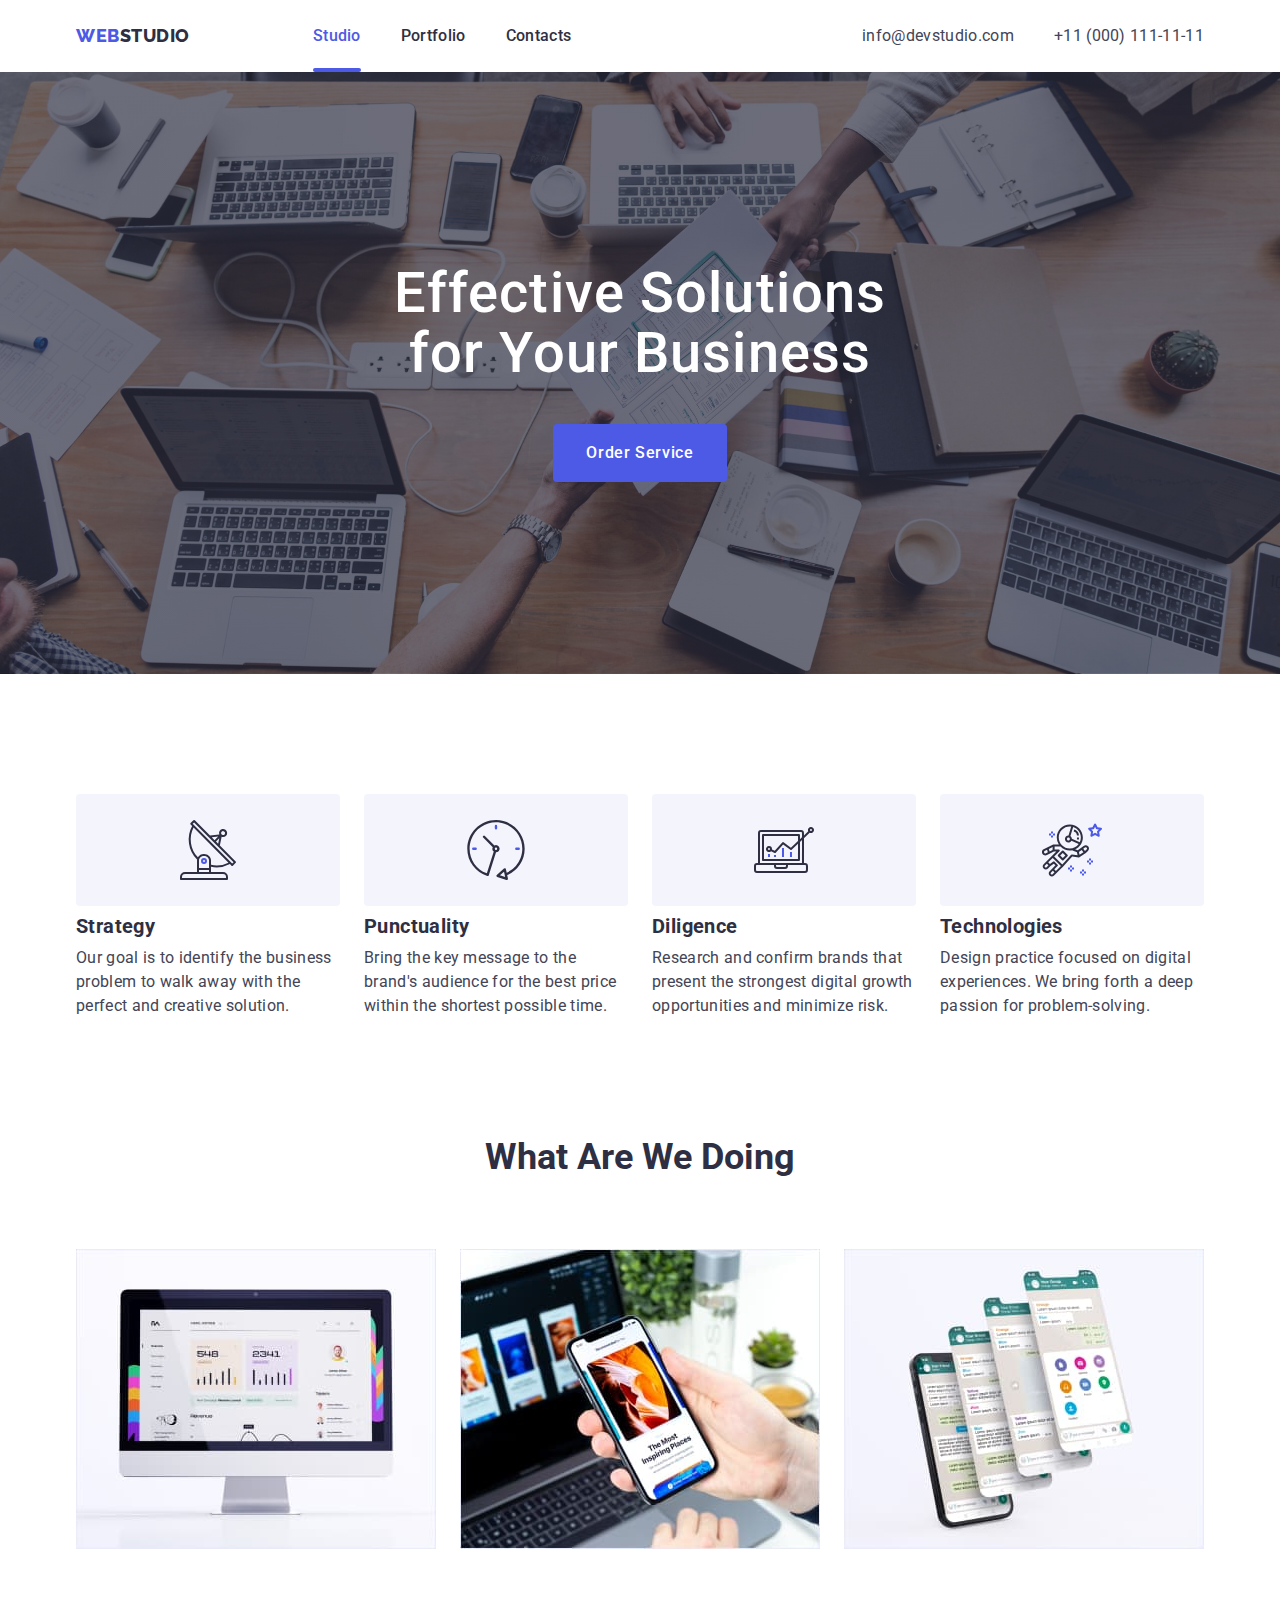
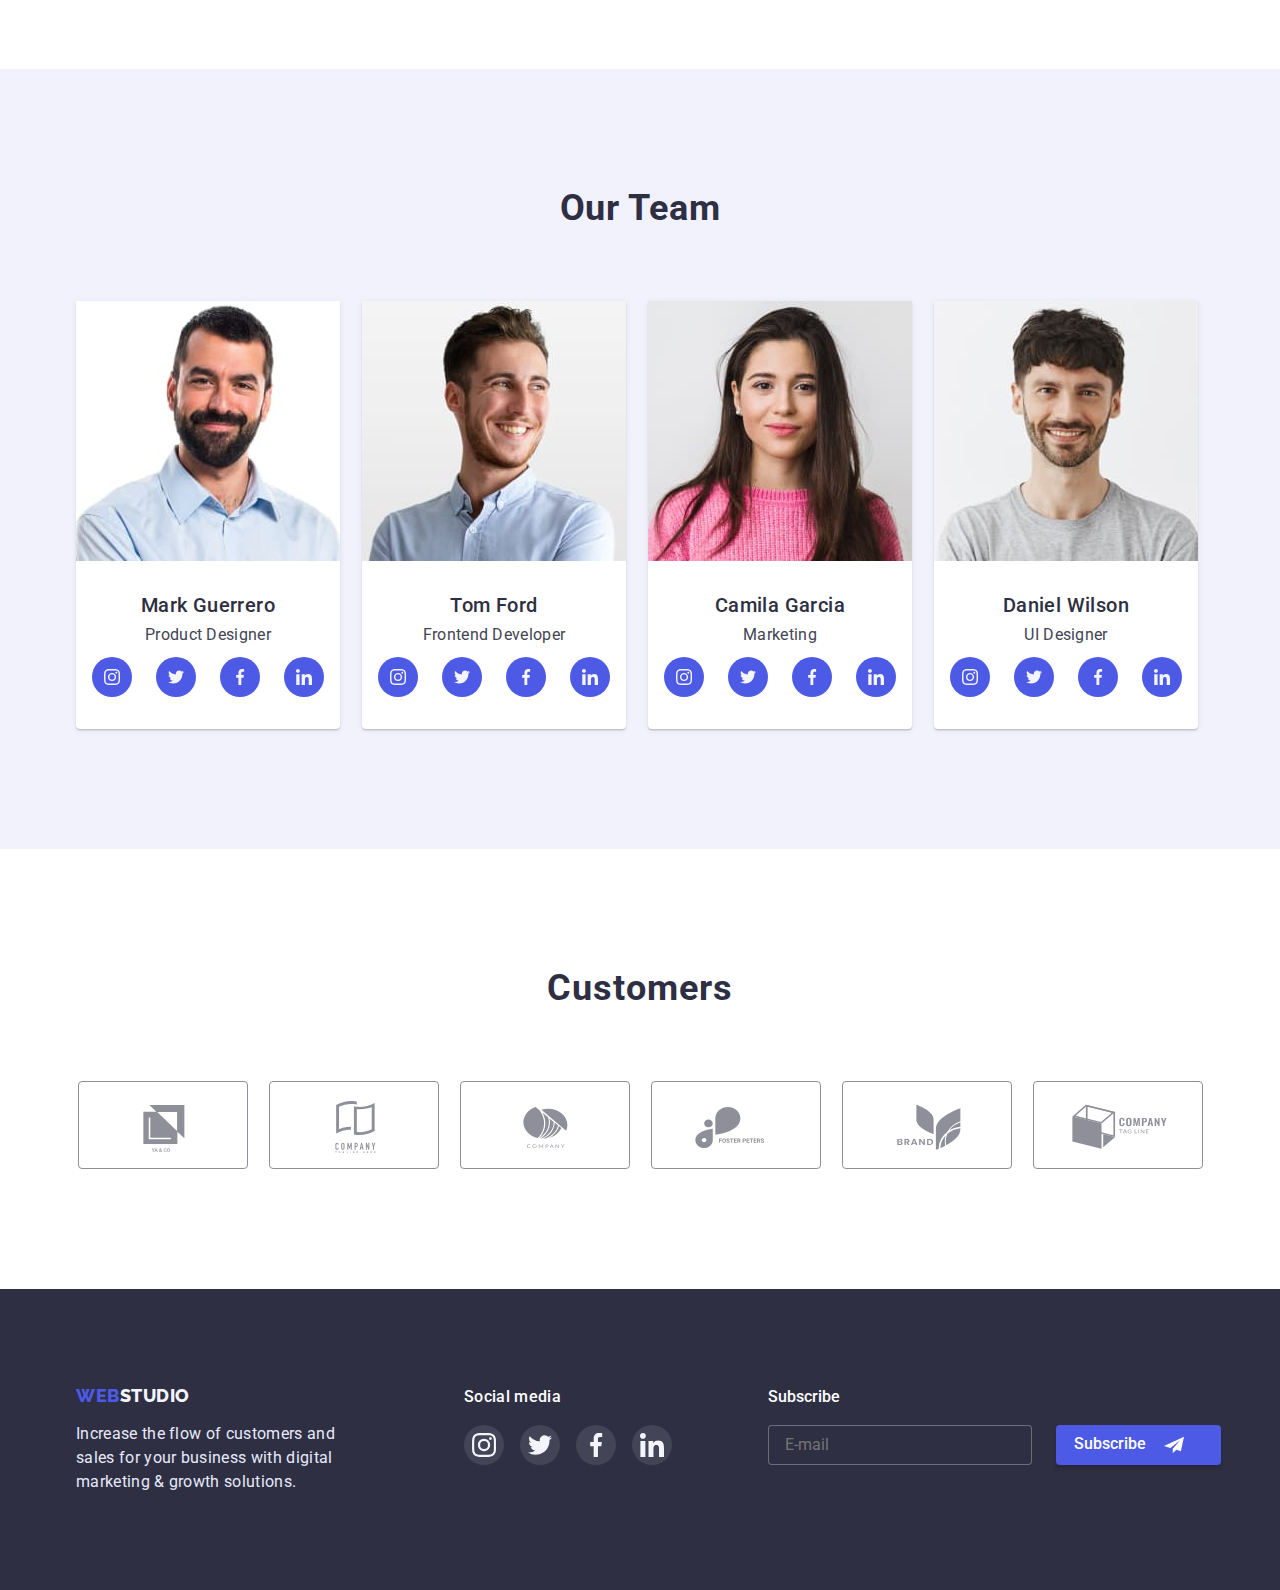
==== index.html @ 3263043e "Updated.html" ====
<!DOCTYPE html>
<html lang="en">
  <head>
    <meta charset="UTF-8" />
    <meta http-equiv="X-UA-Compatible" content="IE=edge" />
    <meta name="viewport" content="width=device-width, initial-scale=1.0" />
    <title>Webstudio</title>
    <link rel="preconnect" href="https://fonts.googleapis.com" />
    <link rel="preconnect" href="https://fonts.gstatic.com" crossorigin />
    <link
      href="https://fonts.googleapis.com/css2?family=Raleway:wght@800&family=Roboto:wght@400;500;700;900&display=swap"
      rel="stylesheet"
    />
    <link
      rel="stylesheet"
      href="https://cdn.jsdelivr.net/npm/modern-normalize@1.1.0/modern-normalize.min.css"
    />
    <link rel="stylesheet" href="./css/styles.css" />
  </head>

  <!-- HEADER -->

  <body>
    <header class="page-header">
      <div class="container page-header-container">
        <nav class="page-nav">
          <a href="" class="logo"><span class="logo-main">Web</span>studio</a>

          <!-- HEADER LIST -->

          <ul class="menu">
            <li class="menu-item">
              <a class="menu-link studio-page" href="./index.html">Studio</a>
            </li>
            <li class="menu-item">
              <a class="menu-link" href="./portfolio.html">Portfolio</a>
            </li>
            <li class="menu-item">
              <a class="menu-link" href="">Contacts</a>
            </li>
          </ul>
        </nav>
        <button type="button" class="mobile-menu-open" data-menu-open>
          <svg class="mobile-menu-open" width="32" height="22">
            <use
              href="./images/mobile/sprite-mobile-menu-btn.svg#burger-icon"
            ></use>
          </svg>
        </button>
        <ul class="page-link header-link">
          <li class="contact-link">
            <a class="email" href="mailto:info@devstudio.com"
              >info@devstudio.com</a
            >
          </li>
          <li class="contact-link phone">
            <a class="phone-number" href="tel:+11(000)111-11-11"
              >+11 (000) 111-11-11</a
            >
          </li>
        </ul>
      </div>
      <div class="mobile-menu" data-menu>
        <div class="container mobile-menu-container">
          <button class="mobile-menu-close" data-menu-close>
            <svg class="mobile-menu-close-icon" width="8" height="8">
              <use
                href="./images/Icon/sprite-modal-btn(1).svg#icon-close-black-18dp-2-1"
              ></use>
            </svg>
          </button>

          <!-- Burger Window -->

          <ul class="mobile-header-list">
            <li class="mobile-menu-item">
              <a class="mobile-menu-link mobile-studio" href="">Studio</a>
            </li>
            <li class="mobile-menu-item">
              <a class="mobile-menu-link" href="">Portfolio</a>
            </li>
            <li class="mobile-menu-item">
              <a class="mobile-menu-link" href="">Contacts</a>
            </li>
          </ul>
          <div class="contact">
            <ul class="contact-list">
              <li class="contact-item">
                <a class="contact-link contact-phone" href="tel:+110001111111"
                  >+11 (000) 111-11-11</a
                >
              </li>
              <li class="contact-item">
                <a
                  class="contact-link contact-email"
                  href="mailto:info@devstudio.com"
                  >info@devstudio.com</a
                >
              </li>
            </ul>
            <ul class="contact-icon-list">
              <li class="contact-icon-item">
                <a class="contact-icon-link" href="">
                  <svg class="contact-svg" width="24" height="24">
                    <use
                      href="./images/Icon/sprite_icons(1).svg#icon-instagram-2"
                    ></use>
                  </svg>
                </a>
              </li>
              <li class="contact-icon-item">
                <a class="contact-icon-link" href="">
                  <svg class="contact-svg" width="24" height="24">
                    <use
                      href="./images/Icon/sprite_icons(1).svg#icon-twitter-1"
                    ></use>
                  </svg>
                </a>
              </li>
              <li class="contact-icon-item">
                <a class="contact-icon-link" href="">
                  <svg class="contact-svg" width="24" height="24">
                    <use
                      href="./images/Icon/sprite_icons(1).svg#icon-facebook-1"
                    ></use>
                  </svg>
                </a>
              </li>
              <li class="contact-icon-item">
                <a class="contact-icon-link" href="">
                  <svg class="contact-svg" width="24" height="24">
                    <use
                      href="./images/Icon/sprite_icons(1).svg#icon-linkedin-1"
                    ></use>
                  </svg>
                </a>
              </li>
            </ul>
          </div>
        </div>
      </div>
    </header>

    <!-- HERO -->

    <main>
      <section class="hero">
        <div class="container hero-container">
          <h1 class="tittle">Effective Solutions for Your Business</h1>
          <button class="main-btn" type="button" data-modal-open>
            Order Service
          </button>
        </div>
      </section>

      <!-- Section 1 -->

      <section class="our-features">
        <div class="container">
          <h2 class="visually-hidden">Our features</h2>
          <ul class="features-list icon-list">
            <li class="list-iteam icon-iteam">
              <div class="icon-main">
                <svg class="svg-main">
                  <use
                    href="./images/Icon/sprite-main(1).svg#icon-antenna-1"
                  ></use>
                </svg>
              </div>
              <h3 class="subtitle">Strategy</h3>
              <p class="description">
                Our goal is to identify the business problem to walk away with
                the perfect and creative solution.
              </p>
            </li>
            <li class="list-iteam">
              <div class="icon-main">
                <svg class="svg-main">
                  <use
                    href="./images/Icon/sprite-main(1).svg#icon-clock-1"
                  ></use>
                </svg>
              </div>
              <h3 class="subtitle">Punctuality</h3>
              <p class="description">
                Bring the key message to the brand's audience for the best price
                within the shortest possible time.
              </p>
            </li>
            <li class="list-iteam">
              <div class="icon-main">
                <svg class="svg-main">
                  <use
                    href="./images/Icon/sprite-main(1).svg#icon-diagram-1"
                  ></use>
                </svg>
              </div>
              <h3 class="subtitle">Diligence</h3>
              <p class="description">
                Research and confirm brands that present the strongest digital
                growth opportunities and minimize risk.
              </p>
            </li>
            <li class="list-iteam">
              <div class="icon-main">
                <svg class="svg-main">
                  <use
                    href="./images/Icon/sprite-main(1).svg#icon-astronaut-1"
                  ></use>
                </svg>
              </div>
              <h3 class="subtitle">Technologies</h3>
              <p class="description">
                Design practice focused on digital experiences. We bring forth a
                deep passion for problem-solving.
              </p>
            </li>
          </ul>
        </div>
      </section>

      <!-- Section 2 -->

      <section class="img-section">
        <div class="container">
          <h2 class="img-title">What Are We Doing</h2>
          <ul class="img-list">
            <li>
              <img
              srcset="./images/Computer.jpg 1x, ./images/Computer@2x.jpg 2x"
              src="./images/description.jpg" 
              alt="computer" 
              width="360" />
            </li>
            <li>
              <img 
              srcset="./images/Devices.jpg 1x, ./images/Devices@2x.jpg 2x"
              src="./images/description2.jpg" 
              alt="phone" 
              width="360" />
            </li>
            <li>
              <img 
              srcset="./images/Phone.jpg 1x, ./images/Phone@2x.jpg 2x"
              src="./images/description1.jpg" 
              alt="devices" 
              width="360" />
            </li>
          </ul>
        </div>
      </section>

      <!-- Section 3 -->

      <section class="team-list-section">
        <div class="container">
          <h2 class="team-presentation employees-title">Our Team</h2>
          <ul class="team-list">
            <li class="employees-card">
              <img
                srcset="./images/mobile-version/Mark Guerrero.jpg 1x, ./images/mobile-version/Mark Guerrero@2x.jpg 2x"
                class="employee-photo"
                src="./images/MarkGuerrero.jpg"
                alt="Our team"
                width="264"
              />
              <div class="emplyees-cards-content-wrapper">
                <h3 class="names">Mark Guerrero</h3>
                <p class="job-title">Product Designer</p>
                <ul class="team-svg-list">
                  <li class="team-svg-item">
                    <a class="team-svg-link" href="">
                      <svg class="svg-icon">
                        <use
                          href="./images/Icon/sprite_icons(1).svg#icon-instagram-2"
                        ></use>
                      </svg>
                    </a>
                  </li>
                  <li class="team-svg-item">
                    <a class="team-svg-link" href="">
                      <svg class="svg-icon">
                        <use
                          href="./images/Icon/sprite_icons(1).svg#icon-twitter-1"
                        ></use>
                      </svg>
                    </a>
                  </li>
                  <li class="team-svg-item">
                    <a class="team-svg-link" href="">
                      <svg class="svg-icon">
                        <use
                          href="./images/Icon/sprite_icons(1).svg#icon-facebook-1"
                        ></use>
                      </svg>
                    </a>
                  </li>
                  <li class="team-svg-item">
                    <a class="team-svg-link" href="">
                      <svg class="svg-icon">
                        <use
                          href="./images/Icon/sprite_icons(1).svg#icon-linkedin-1"
                        ></use>
                      </svg>
                    </a>
                  </li>
                </ul>
              </div>
            </li>
            <li class="employees-card">
              <img
                srcset="./images/mobile-version/Tom Ford.jpg 1x, ./images/mobile-version/Tom Ford@2x.jpg 2x"
                class="employee-photo"
                src="./images/TomFord.jpg"
                alt="Our team"
                width="264"
              />
              <div class="emplyees-cards-content-wrapper">
                <h3 class="names">Tom Ford</h3>
                <p class="job-title">Frontend Developer</p>
                <ul class="team-svg-list list">
                  <li class="team-svg-item">
                    <a class="team-svg-link" href="">
                      <svg class="svg-icon">
                        <use
                          href="./images/Icon/sprite_icons(1).svg#icon-instagram-2"
                        ></use>
                      </svg>
                    </a>
                  </li>
                  <li class="team-svg-item">
                    <a class="team-svg-link" href="">
                      <svg class="svg-icon">
                        <use
                          href="./images/Icon/sprite_icons(1).svg#icon-twitter-1"
                        ></use>
                      </svg>
                    </a>
                  </li>
                  <li class="team-svg-item">
                    <a class="team-svg-link" href="">
                      <svg class="svg-icon">
                        <use
                          href="./images/Icon/sprite_icons(1).svg#icon-facebook-1"
                        ></use>
                      </svg>
                    </a>
                  </li>
                  <li class="team-svg-item">
                    <a class="team-svg-link" href="">
                      <svg class="svg-icon">
                        <use
                          href="./images/Icon/sprite_icons(1).svg#icon-linkedin-1"
                        ></use>
                      </svg>
                    </a>
                  </li>
                </ul>
              </div>
            </li>
            <li class="employees-card">
              <img
                class="employee-photo"
                srcset="./images/mobile-version/Camila Garcia.jpg 1x, ./images/mobile-version/Camila Garcia@2x.jpg 2x"
                src="./images/CamilaGarcia.jpg"
                alt="Our team"
                width="264"
              />
              <div class="emplyees-cards-content-wrapper">
                <h3 class="names">Camila Garcia</h3>
                <p class="job-title">Marketing</p>
                <ul class="team-svg-list list">
                  <li class="team-svg-item">
                    <a class="team-svg-link" href="">
                      <svg class="svg-icon">
                        <use
                          href="./images/Icon/sprite_icons(1).svg#icon-instagram-2"
                        ></use>
                      </svg>
                    </a>
                  </li>
                  <li class="team-svg-item">
                    <a class="team-svg-link" href="">
                      <svg class="svg-icon">
                        <use
                          href="./images/Icon/sprite_icons(1).svg#icon-twitter-1"
                        ></use>
                      </svg>
                    </a>
                  </li>
                  <li class="team-svg-item">
                    <a class="team-svg-link" href="">
                      <svg class="svg-icon">
                        <use
                          href="./images/Icon/sprite_icons(1).svg#icon-facebook-1"
                        ></use>
                      </svg>
                    </a>
                  </li>
                  <li class="team-svg-item">
                    <a class="team-svg-link" href="">
                      <svg class="svg-icon">
                        <use
                          href="./images/Icon/sprite_icons(1).svg#icon-linkedin-1"
                        ></use>
                      </svg>
                    </a>
                  </li>
                </ul>
              </div>
            </li>
            <li class="employees-card">
              <img
                srcset="./images/mobile-version/Daniel Wilson.jpg 1x, ./images/mobile-version/Daniel Wilson@2x.jpg 2x"
                class="employee-photo"
                src="./images/DanielWilson.jpg"
                alt="Our team"
                width="264"
              />
              <div class="emplyees-cards-content-wrapper">
                <h3 class="names">Daniel Wilson</h3>
                <p class="job-title">UI Designer</p>
                <ul class="team-svg-list list">
                  <li class="team-svg-item">
                    <a class="team-svg-link" href="">
                      <svg class="svg-icon">
                        <use
                          href="./images/Icon/sprite_icons(1).svg#icon-instagram-2"
                        ></use>
                      </svg>
                    </a>
                  </li>
                  <li class="team-svg-item">
                    <a class="team-svg-link" href="">
                      <svg class="svg-icon">
                        <use
                          href="./images/Icon/sprite_icons(1).svg#icon-twitter-1"
                        ></use>
                      </svg>
                    </a>
                  </li>
                  <li class="team-svg-item">
                    <a class="team-svg-link" href="">
                      <svg class="svg-icon">
                        <use
                          href="./images/Icon/sprite_icons(1).svg#icon-facebook-1"
                        ></use>
                      </svg>
                    </a>
                  </li>
                  <li class="team-svg-item">
                    <a class="team-svg-link" href="">
                      <svg class="svg-icon">
                        <use
                          href="./images/Icon/sprite_icons(1).svg#icon-linkedin-1"
                        ></use>
                      </svg>
                    </a>
                  </li>
                </ul>
              </div>
            </li>
          </ul>
        </div>
      </section>

      <!-- Section 4 -->

      <section class="section-customers">
        <div class="container customers">
          <h2 class="customers-tittle">Customers</h2>
          <ul class="section-customer-list">
            <li class="section-customer-icon list-customers">
              <a class="customer-link" href="">
                <svg class="customer-icon" width="104" height="56">
                  <use
                    href="./images/Icon/sprite_customers(1).svg#icon-Logo"
                  ></use>
                </svg>
              </a>
            </li>
            <li class="section-customer-icon list-customers">
              <a href="" class="customer-link">
                <svg class="customer-icon" width="104" height="56">
                  <use
                    href="./images/Icon/sprite_customers(1).svg#icon-Logo-1"
                  ></use>
                </svg>
              </a>
            </li>
            <li class="section-customer-icon list-customers">
              <a class="customer-link" href="">
                <svg class="customer-icon" width="104" height="56">
                  <use
                    href="./images/Icon/sprite_customers(1).svg#icon-Logo-2"
                  ></use>
                </svg>
              </a>
            </li>
            <li class="section-customer-icon list-customers">
              <a class="customer-link" href="">
                <svg class="customer-icon" width="104" height="56">
                  <use
                    href="./images/Icon/sprite_customers(1).svg#icon-Logo-3"
                  ></use>
                </svg>
              </a>
            </li>
            <li class="section-customer-icon list-customers">
              <a class="customer-link" href="">
                <svg class="customer-icon" width="104" height="56">
                  <use
                    href="./images/Icon/sprite_customers(1).svg#icon-Logo-4"
                  ></use>
                </svg>
              </a>
            </li>
            <li class="section-customer-icon list-customers">
              <div class="customer-icon-div">
                <a class="customer-link" href="">
                  <svg class="customer-icon" width="104" height="56">
                    <use
                      href="./images/Icon/sprite_customers(1).svg#icon-Logo-5"
                    ></use>
                  </svg>
                </a>
              </div>
            </li>
          </ul>
        </div>
      </section>
    </main>

    <!-- FOOTER -->
    <footer class="footer">
      <div class="container footer-container">
        <div class="footer-logo-div">
          <a href="" class="logo-footer"
            ><span class="logo-main">Web</span>studio</a
          >
          <p class="footer-text">
            Increase the flow of customers and sales for your business with
            digital marketing & growth solutions.
          </p>
        </div>
        <div class="footer-icon-div">
          <h3 class="footer-icon-tittle">Social media</h3>
          <ul class="footer-icon-list">
            <li class="footer-icons">
              <a href="" class="footer-icon-link">
                <svg class="footer-svg">
                  <use
                    href="./images/Icon/sprite_icons(1).svg#icon-instagram-2"
                  ></use>
                </svg>
              </a>
            </li>
            <li class="footer-icons">
              <a href="" class="footer-icon-link">
                <svg class="footer-svg">
                  <use
                    href="./images/Icon/sprite_icons(1).svg#icon-twitter-1"
                  ></use>
                </svg>
              </a>
            </li>
            <li class="footer-icons">
              <a href="" class="footer-icon-link">
                <svg class="footer-svg">
                  <use
                    href="./images/Icon/sprite_icons(1).svg#icon-facebook-1"
                  ></use>
                </svg>
              </a>
            </li>
            <li class="footer-icons">
              <a href="" class="footer-icon-link">
                <svg class="footer-svg">
                  <use
                    href="./images/Icon/sprite_icons(1).svg#icon-linkedin-1"
                  ></use>
                </svg>
              </a>
            </li>
          </ul>
        </div>
        <div class="div-footer-subscribe">
          <p class="footer-subscribe-title subscribe-text">Subscribe</p>
          <form class="footer-subscribe-form">
            <input
              type="email"
              name="user-email"
              class="modal-form-input-email"
              placeholder="E-mail"
              required
            />
            <button type="submit" class="btn-subscribe">
              Subscribe<svg width="24" height="20">
                <use
                  href="./images/Icon/sprite-subscribe (1).svg#icon-Frame-3"
                ></use>
              </svg>
            </button>
          </form>
        </div>
      </div>
    </footer>

    <!-- MODAL WINDOW  -->

    <div class="backdrop is-hidden" data-modal>
      <div class="modal">
        <button type="button" class="modal-btn" data-modal-close>
          <svg class="modal-btn-icon" width="8" height="8">
            <use
              href="./images/Icon/sprite-modal-btn(1).svg#icon-close-black-18dp-2-1"
            ></use>
          </svg>
        </button>
        <p class="madal-window-title">
          Leave your contacts and we will call you back
        </p>

        <!-- MODAL FORM -->

        <form class="modal-form">
          <label class="modal-form">
            <span class="modal-form-text">Name</span>
            <span class="modal-form-wrapper">
              <input type="text" name="user_name" class="modal-form-input" />
              <svg class="modal-window-svg">
                <use
                  href="./images/Icon/sprite-modal-window-btn(1).svg#icon-person"
                ></use>
              </svg>
            </span>
          </label>
          <label class="modal-form">
            <span class="modal-form-text">Phone</span>
            <span class="modal-form-wrapper">
              <input type="tel" name="user_phone" class="modal-form-input" />
              <svg class="modal-window-svg" width="24" height="24">
                <use
                  href="./images/Icon/sprite-modal-window-btn(1).svg#icon-phone"
                ></use>
              </svg>
            </span>
          </label>
          <label class="modal-form">
            <span class="modal-form-text">Email</span>
            <span class="modal-form-wrapper">
              <input type="email" name="user_email" class="modal-form-input" />
              <svg class="modal-window-svg" width="24" height="24">
                <use
                  href="./images/Icon/sprite-modal-window-btn(1).svg#icon-email"
                ></use>
              </svg>
            </span>
          </label>
          <label class="modal-form">
            <span class="modal-form-text">Comment</span>
            <textarea
              name="user_comment"
              class="modal-form-comment"
              placeholder="Text input"
            ></textarea>
          </label>
          <input
            id="user-policy"
            type="checkbox"
            name="user_policy"
            class="modal-form-check visually-hidden"
          />
          <label for="user-policy" class="modal-form-check-desk"
            >I accept the terms and conditions of the&nbsp;
            <a class="policy-link" href="">Privacy Policy</a></label
          >
          <button type="submit" class="modal-window-btn">Send</button>
        </form>
      </div>
    </div>
    <script src="./js/modal.js"></script>
    <script src="./js/mobile-menu.js"></script>
  </body>
</html>
---- css/styles.css ----
body {
  font-family: var(--primary-font);
  color: var(--primary-text-color);
}

ol,
ul {
  list-style: none;
}
a {
  text-decoration: none;
}

h1,
h2,
h3,
p {
  margin-top: 0;
  margin-bottom: 0;
}

ol,
ul {
  margin-top: 0;
  margin-bottom: 0;
  padding-left: 0;
}

img {
  display: block;
  width: 100%;
  height: auto;
}

:root {
  --accent-color: #4d5ae5;
  --primary-text-color: #2e2f42;
  --text-color: #434455;
  --primary-font: 'Roboto', sans-serif;
  --secondary-font: 'Raleway', sans-serif;
  --timing-function: cubic-bezier(0.4, 0, 0.2, 1);
}

.container {
  width: 100%;
  padding-left: 15px;
  padding-right: 15px;
}

@media screen and (max-width: 480px) {
  .container {
    margin-left: auto;
    margin-right: auto;
  }
}

@media screen and (min-width: 768px) {
  .container {
    width: 768px;
    margin-left: auto;
    margin-right: auto;
  }
}

@media screen and (min-width: 1200px) {
  .container {
    width: 1158px;
    margin-left: 0 auto;
    margin-right: 0 auto;
  }
}

/* ============================================================= */

.logo-main {
  font-family: var(--secondary-font);
  font-weight: 800;
  font-size: 18px;
  line-height: 1.17;
  letter-spacing: 0.03em;
  text-transform: uppercase;
  color: var(--accent-color);
}

.logo {
  font-family: var(--secondary-font);
  font-weight: 800;
  font-size: 18px;
  line-height: 1.17;
  letter-spacing: 0.03em;
  text-transform: uppercase;
  color: var(--primary-text-color);
}

.studio-page {
  color: #4d5ae5;
}

.studio-page::after {
  content: '';
  position: absolute;
  display: block;
  width: 48px;
  height: 4px;
  margin-top: 20px;
  background-color: var(--accent-color);
  border-radius: 2px;
  transition: color 250ms var(--timing-function);
}

.menu-link:hover,
.menu-link:focus {
  color: var(--accent-color);
}

.email:hover,
.email:focus {
  color: var(--accent-color);
}

.phone-number:hover,
.phone-number:focus {
  color: var(--accent-color);
}

.main-btn {
  padding: 16px 32px 16px 32px;
  font-family: var(--primary-font);
  font-weight: 500;
  font-size: 16px;
  line-height: 1.5;
  letter-spacing: 0.04em;
  color: #ffffff;
  background: var(--accent-color);
  cursor: pointer;
  border: 1px Solid transparent;
  border-radius: 4px;

  transition: background-color 250ms var(--timing-function);
}

/* ============================================================= */

/* HEADER MOBILE MENU */

@media screen and (max-width: 767px) {
  .menu {
    display: none;
  }
  .page-link {
    display: none;
  }
  .page-header {
    padding-top: 24px;
    padding-bottom: 24px;
  }

  .page-header-container {
    display: flex;
    align-items: center;
    justify-content: space-between;
  }

  .mobile-menu-open {
    background-color: transparent;
    border: none;
    padding: 0;
    line-height: 0;
  }

  .logo-main {
    font-family: var(--secondary-font);
    font-weight: 800;
    font-size: 18px;
    line-height: 1.17;
    letter-spacing: 0.03em;
    text-transform: uppercase;
    color: var(--accent-color);
  }

  .logo {
    font-family: var(--secondary-font);
    font-weight: 800;
    font-size: 18px;
    line-height: 1.17;
    letter-spacing: 0.03em;
    text-transform: uppercase;
    color: var(--primary-text-color);
  }

  .mobile-menu {
    position: fixed;
    width: 100%;
    height: 100%;
    z-index: 1000;
    top: 0;
    left: 0;
    background-color: #ffffff;

    opacity: 0;
    visibility: hidden;
    pointer-events: none;
    transition: opacity 250ms var(--timing-function),
      visibility 250ms var(--timing-function);
  }

  .mobile-menu.is-open {
    opacity: 1;
    visibility: visible;
    pointer-events: auto;
  }

  .container {
    position: relative;
  }

  .mobile-menu-container {
    display: flex;
    flex-direction: column;
  }

  .mobile-header-list {
    padding-top: 80px;
    margin: 0;
  }

  .mobile-header-list > .mobile-menu-item + .mobile-menu-item {
    margin-top: 40px;
  }

  .mobile-menu-close {
    position: absolute;
    display: flex;
    justify-content: center;
    align-items: center;
    top: 40px;
    right: 40px;
    width: 24px;
    height: 24px;
    border-radius: 50%;
    border: 1px solid #e7e9fc;
    background-color: #e7e9fc;
    padding: 0;
  }

  .mobile-menu-close:hover,
  .mobile-menu-close:focus {
    background-color: #404bbf;
  }

  .mobile-header-list {
    padding-top: 80px;
    margin: 0;
  }

  .mobil-menu-item {
    padding: 0;
    margin: 0;
    list-style: none;
  }

  .mobile-menu-link {
    text-decoration: none;
    font-weight: 700;
    font-size: 36px;
    line-height: 1.1;
    letter-spacing: 0.02em;
    color: #2e2f42;
    transition: color 250ms var(--taming-function);
  }

  .mobile-menu-link:hover,
  .mobile-menu-link:focus {
    color: #404bbf;
  }

  .contact {
    margin-top: 284px;
  }

  .contact-list {
    margin-bottom: 48px;
  }

  .contact-list > .contact-item + .contact-item {
    margin-top: 40px;
  }

  .mobile-studio {
    color: #4d5ae5;
  }

  .contact-phone {
    font-weight: 500;
    font-size: 36px;
    line-height: 1.1;
    text-decoration: none;
    color: #4d5ae5;
    transition: color 250ms var(--taming-function);
  }

  .contact-email {
    font-weight: 500;
    font-size: 20px;
    line-height: 1.2;
    letter-spacing: 0.02em;
    text-decoration: none;
    color: #434455;
    transition: color 250ms var(--taming-function);
  }

  .contact-svg {
    fill: #fcfcfc;
  }

  .contact-icon-link {
    display: flex;
    width: 40px;
    height: 40px;
    align-items: center;
    justify-content: center;
    background-color: #4d5ae5;
    border-radius: 50%;

    transition: background-color 250ms var(--taming-function);
  }

  .contact-icon-list {
    flex-wrap: wrap;
    display: flex;
    margin: 0;
  }

  .contact-icon-list > .contact-icon-item.contact-icon-item {
    margin-right: 56px;
  }

  .page-nav {
    display: flex;
    align-items: center;
  }

  .page-link {
    flex-direction: column;
    margin: 0;
    padding: 0;
    margin-left: auto;
    padding-top: 24px;
    padding-bottom: 10px;
  }
}

@media screen and (max-width: 479px) {
  .contact-phone {
    font-size: 7vw;
  }
}

/* TABLET */

@media screen and (min-width: 768px) {
  .container {
    width: 768px;
    padding-left: 15px;
    padding-right: 15px;
  }

  @media screen and (max-width: 1199px) {
    .container {
      margin-left: 0 auto;
      margin-right: 0 auto;
    }
    .page-link {
      padding-bottom: 10px;
    }
      .phone {
    margin-top: 4px;
  }
  }

  .page-header-container {
    display: flex;
    align-items: center;
  }

  .menu {
    display: flex;
    margin-left: 123px;
  }

  .page-nav {
    display: flex;
    align-items: center;
  }

  .menu-item:not(:last-child) {
    margin-right: 40px;
  }

  .menu-link {
    display: block;
    font-weight: 500;
    font-size: 16px;
    line-height: 24px;
    letter-spacing: 0.02em;
    color: #2e2f42;
  }

  .mobile-header-list,
  .contact-icon-list,
  .mobile-menu-open,
  .mobile-menu-close,
  .contact-item {
    display: none;
  }

  .menu-link {
    padding-top: 24px;
    padding-bottom: 24px;
  }

  .page-link {
    margin: 0;
    padding: 0;
    margin-left: auto;
  }
  .email,
  .phone-number {
    font-size: 12px;
    line-height: 1.3;
    letter-spacing: 0.04em;
    color: #434455;
  }

  .studio-page {
    color: #4d5ae5;
  }
}

@media screen and (max-width: 1199px) {
  .page-link {
    flex-direction: column;
  }
}

/* DESKTOP */

@media screen and (min-width: 1200px) {
  .container {
    width: 1158px;
  }
  .page-link {
    display: flex;
  }
  .email,
  .phone-number {
    font-family: var(--primary-font);
    font-size: 16px;
    line-height: 1.5;
    letter-spacing: 0.02em;
    color: var(--text-color);
    display: block;

    transition: color 250ms var(--timing-function);
  }
  .email {
    margin-right: 40px;
  }
  .studio-page {
    color: #4d5ae5;
  }
}

/* ================HERO=============== */

.hero {
  max-width: 1440px;
  text-align: center;
  background-color: #2e2f42;
  margin-left: auto;
  margin-right: auto;
  background-position: center;
  background-size: cover;
  background-repeat: no-repeat;
}

@media screen and (min-width: 320px) and (max-width: 767px) {
  .hero {
    padding-top: 112px;
    padding-bottom: 112px;
    background-image: linear-gradient(
        rgba(46, 47, 66, 0.7),
        rgba(46, 47, 66, 0.7)
      ),
      url(../images/hero-img/hero-mobile.jpg);
  }
}

@media screen and (min-device-pixel-ratio: 2),
  screen and (min-resolution: 192dpi),
  screen and (min-resolution: 2dppx),
  screen and (min-width: 320px) {
  .hero {
    padding-top: 112px;
    padding-bottom: 112px;
    background-image: linear-gradient(
        rgba(46, 47, 66, 0.7),
        rgba(46, 47, 66, 0.7)
      ),
      url(../images/hero-img/hero-mobile2x.jpg);
  }
}

@media screen and (min-width: 767px) and (max-width: 1199px) {
  .hero {
    background-image: linear-gradient(
        rgba(46, 47, 66, 0.7),
        rgba(46, 47, 66, 0.7)
      ),
      url(../images/hero-img/hero-tablet.jpg);
  }

  @media screen and (min-device-pixel-ratio: 2),
    screen and (min-resolution: 192dpi),
    screen and (min-resolution: 2dppx),
    screen and (min-width: 767px) {
    .hero {
      background-image: linear-gradient(
          rgba(46, 47, 66, 0.7),
          rgba(46, 47, 66, 0.7)
        ),
        url(../images/hero-img/hero-tablet@2x.jpg);
    }
  }
}

@media screen and (min-width: 1200px) {
  .hero {
    padding-top: 192px;
    padding-bottom: 192px;
    background-image: linear-gradient(
        rgba(46, 47, 66, 0.7),
        rgba(46, 47, 66, 0.7)
      ),
      url(../images/hero-img/hero-desktop.jpg);
  }

  @media screen and (min-device-pixel-ratio: 2),
    screen and (min-resolution: 192dpi),
    screen and (min-resolution: 2dppx),
    screen and (min-width: 1158px) {
    .hero {
      background-image: linear-gradient(
          rgba(46, 47, 66, 0.7),
          rgba(46, 47, 66, 0.7)
        ),
        url(../images/hero-img/hero-desktop@2x\.jpg);
    }
  }
}

.tittle {
  font-weight: 500;
  font-size: 36px;
  line-height: 1.1;
  letter-spacing: 0.02em;
  color: #ffffff;
  text-align: center;
  margin: 0 auto;
  margin-bottom: 72px;
}

@media screen and (min-width: 480px) and (max-width: 767px) {
  .tittle {
    width: 318px;
  }
}

@media screen and (min-width: 768px) {
  .tittle {
    text-align: center;
    font-size: 56px;
    width: 494px;
    line-height: 1.07;
    margin-bottom: 40px;
  }
}

@media screen and (min-width: 1200px) {
  .tittle-section {
    max-width: 1440px;
    margin: 0 auto;
  }
}
/* ============SECTION 1=========== */

/* SECTION 1 MOBILE MENU */

.main-btn:hover,
.main-btn:focus {
  background-color: #404bbf;
  color: #ffffff;
}

.our-features {
  padding-top: 96px;
  padding-bottom: 96px;
}

.visually-hidden {
  position: absolute;
  white-space: nowrap;
  width: 1px;
  height: 1px;
  overflow: hidden;
  border: 0;
  padding: 0;
  clip: rect(0 0 0 0);
  clip-path: inset(50%);
  margin: -1px;
}

.subtitle {
  margin-bottom: 8px;
  font-weight: 700;
  font-size: 36px;
  line-height: 1.1;
  text-align: center;
}

.description {
  font-family: var(--primary-font);
  font-weight: 500;
  font-size: 16px;
  line-height: 1.5;
  letter-spacing: 0.02em;
  color: var(--text-color);
}

@media screen and (max-width: 1199px) {
  .icon-list.icon-main {
    display: none;
  }
  .svg-main {
    display: none;
  }
}

@media screen and (max-width: 767px) {
  .features-list {
    flex-direction: column;
    align-items: center;
  }
  .features-list > .list-iteam + .list-iteam {
    margin-top: 72px;
  }
}

/* SECTION 1 TABLET */

@media screen and (min-width: 768px) and (max-width: 1199px) {
  .features-list {
    display: flex;
    flex-wrap: wrap;
    justify-content: center;
  }
  .list-iteam {
    width: calc((100% - 72px) / 2);
  }
  .features-list > .list-iteam:nth-child(-n + 2) {
    margin-bottom: 72px;
  }
  .features-list > .list-iteam:nth-child(odd) {
    margin-right: 24px;
  }
  .subtitle {
    text-align: left;
  }
}

/* SECTION 1 DESKTOP */

@media screen and (min-width: 1200px) {
  .our-features {
    padding-top: 120px;
    padding-bottom: 120px;
  }
  .icon-list {
    display: flex;
    justify-content: center;
    gap: 24px;
  }
  .svg-main {
    width: 60px;
    height: 64px;
  }
  .icon-main {
    display: flex;
    justify-content: center;
    align-items: center;
    height: 112px;
    background-color: #f4f4fd;
    border-radius: 4px;
    margin-bottom: 8px;
  }
  .features-list {
    display: flex;
    gap: 24px;
  }
  .list-iteam {
    width: calc((100% - 72px) / 4);
  }
  .subtitle {
    font-family: var(--primary-font);
    font-weight: 700;
    font-size: 20px;
    line-height: 1.2;
    letter-spacing: 0.02em;
    color: var(--primary-text-color);
    margin-bottom: 8px;
    text-align: left;
  }
  .description {
    font-family: var(--primary-font);
    font-size: 16px;
    line-height: 1.5;
    letter-spacing: 0.02em;
    color: var(--text-color);
  }
  .description {
    font-weight: 400;
  }
}

/* ============SECTION 2=========== */

@media screen and (max-width: 1199px) {
  .img-section {
    display: none;
  }
}

.img-section {
  padding-bottom: 120px;
}

.img-title {
  font-family: var(--primary-font);
  font-weight: 700;
  font-size: 36px;
  line-height: 1.1;
  color: var(--primary-text-color);
  text-align: center;
  margin-bottom: 72px;
}

.img-list {
  display: flex;
  flex-wrap: wrap;
  justify-content: space-between;
}

/* ============SECTION 3=========== */

.team-list-section {
  background-color: hsl(240, 69%, 97%);
}

.team-presentation {
  align-items: center;
  text-transform: capitalize;
  font-weight: 700;
  font-size: 36px;
  line-height: 1.11;
  letter-spacing: 0.02em;
  margin-bottom: 72px;
  color: var(--primary-text-color);
}

.team-list {
  display: flex;
  flex-wrap: wrap;
}

.img-title {
  text-align: center;
  font-family: var(--primary-font);
  font-weight: 700;
  font-size: 36px;
  line-height: 1.1;
  color: var(--primary-text-color);
}

.img-list {
  display: flex;
  flex-wrap: wrap;
  justify-content: space-between;
}

.card-color {
  background: #ffffff;
}

.employees-title {
  text-align: center;
  margin-bottom: 72px;
}

.employees-card {
  text-align: center;
  background-color: #ffffff;
  border-radius: 0px 0px 4px 4px;
  box-shadow: 0px 1px 6px rgb(46 47 66 / 8%), 0px 1px 1px rgb(46 47 66 / 16%),
    0px 2px 1px rgb(46 47 66 / 8%);
  border-radius: 0px 0px 4px 4px;
  transition: box-shadow 250ms var(--taming-function);
}

.emplyees-cards-content-wrapper {
  padding-top: 32px;
  padding-bottom: 32px;
}

.names {
  font-family: var(--primary-font);
  font-weight: 500;
  font-size: 20px;
  line-height: 1.2;
  letter-spacing: 0.02em;
  color: var(--primary-text-color);
  margin-bottom: 8px;
}

.team-svg-list {
  display: flex;
  justify-content: center;
  gap: 24px;
  margin-top: 12px;
}

.team-svg-link {
  display: flex;
  justify-content: center;
  align-items: center;
  width: 40px;
  height: 40px;
  border-radius: 50%;
  background-color: var(--accent-color);
  fill: #f4f4fd;

  transition: background-color 250ms cubic-bezier(0.4, 0, 0.2, 1);
}

.team-svg-link:hover,
.team-svg-link:focus {
  background-color: #31d0aa;
}

.team-svg-link:focus {
  fill: #f4f4fd;
}

.svg-icon {
  text-align: center;
  width: 16px;
  height: 16px;
}

.job-title {
  font-family: var(--primary-font);
  font-size: 16px;
  line-height: 1.2;
  letter-spacing: 0.02em;
  color: var(--text-color);
}

@media screen and (max-width: 767px) {
  .team-list-section {
    padding-top: 96px;
    padding-bottom: 128px;
  }
  .team-list {
    flex-direction: column;
    align-items: center;
  }
  .team-list > .employees-card.employees-card {
    margin-bottom: 72px;
  }

  .team-list > .employees-card:nth-child(4) {
    margin-bottom: 0;
  }
}

@media screen and (min-width: 768px) and (max-width: 1199px) {
  .team-list-section {
    padding-top: 96px;
    padding-bottom: 104px;
  }
  .team-list {
    justify-content: center;
  }

  .team-list > .employees-card:nth-child(-n + 2) {
    margin-bottom: 72px;
  }

  .team-list > .employees-card:nth-child(odd) {
    margin-right: 24px;
  }
}

@media screen and (min-width: 1200px) {
  .team-list-section {
    padding-top: 120px;
    padding-bottom: 120px;
  }
  .employees-card:nth-child(-n + 3) {
    margin-right: 22px;
  }
}

/* ============SECTION 4=========== */

.section-customers {
  padding-top: 96px;
  padding-bottom: 96px;
}

.section-customer-list {
  display: flex;
  flex-wrap: wrap;
  justify-content: center;
  gap: 72px;
}

.section-customer-icon {
  display: flex;
  color: #8e8f99;
}

.customers-tittle {
  text-align: center;
  font-family: var(--primary-font);
  font-weight: 700;
  font-size: 36px;
  letter-spacing: 0.03em;
  line-height: 1.11;
  margin-bottom: 72px;
}

.customer-link {
  display: flex;
  justify-content: center;
  border-radius: 4px;
  height: 88px;
  color: #8e8f99;
  border: 1px solid #8e8f99;

  transition: color 250ms cubic-bezier(0.4, 0, 0.2, 1),
    border-color 250ms cubic-bezier(0.4, 0, 0.2, 1);
}

.customer-icon {
  width: 168px;
  height: 88px;
  padding: 16px 32px;
  fill: currentColor;
}

.customer-link:hover,
.customer-link:focus {
  color: #4d5ae5;
  border-color: #4d5ae5;
}

@media screen and (max-width: 767px) {
  .customer-link {
    width: 190px;
  }
  .section-customer-icon {
    flex-basis: calc((100% - 16px) / 2);
  }
}

@media screen and (min-width: 768px) and (max-width: 1199px) {
  .customer-link {
    width: 168px;
  }
  .section-customer-list {
    gap: 24px;
  }

  .section-customer-list .list-customers:nth-child(-n + 3) {
    padding-bottom: 40px;
  }
}

@media screen and (min-width: 1200px) {
  .section-customers {
    padding-top: 120px;
    padding-bottom: 120px;
  }
  .section-customer-list {
    gap: 21px;
  }
}

/* ============FOOTER=========== */

.footer-container {
  display: flex;
  align-items: center;
}

.footer {
  background: var(--primary-text-color);
  padding-top: 96px;
  padding-bottom: 96px;
}

.logo-footer {
  font-family: var(--secondary-font);
  font-weight: 800;
  font-size: 18px;
  line-height: 1.11;
  letter-spacing: 0.03em;
  text-transform: uppercase;
  color: #f4f4fd;
}

.footer-text {
  margin-top: 16px;
  width: 268px;
  font-family: var(--primary-font);
  font-size: 16px;
  line-height: 1.5;
  letter-spacing: 0.02em;
  color: #e7e9fc;
}

.footer-icon-list {
  display: flex;
  gap: 16px;
}

.footer-icon-tittle {
  color: #ffffff;
  font-weight: 500;
  font-size: 16px;
  line-height: 1.5;
  letter-spacing: 0.02em;
  margin-bottom: 16px;
}

.footer-svg {
  width: 24px;
  height: 24px;
}

.footer-icon-link {
  display: flex;
  justify-content: center;
  align-items: center;
  width: 40px;
  height: 40px;
  border-radius: 50%;
  background-color: rgba(255, 255, 255, 0.1);
  fill: #f4f4fd;
  transition: background-color 250ms var(--timing-function);
}

.footer-icon-link:hover,
.footer-icon-link:focus {
  background-color: #31d0aa;
}

.footer-svg:focus {
  fill: #f4f4fd;
}

.footer-subscribe-title {
  font-weight: 500;
  font-size: 16px;
  line-height: 1.5;
  color: #ffffff;
  margin-bottom: 16px;
}

.modal-form-input-email {
  display: block;
  width: 100%;
  height: 40px;
  background-color: #2e2f42;
  border: 1px solid rgba(255, 255, 255, 0.3);
  border-radius: 4px;
  padding-top: 8px;
  padding-bottom: 8px;
  padding-left: 16px;
  color: #ffffff;
}

.btn-subscribe {
  display: flex;
  font-weight: 500;
  font-size: 16px;
  color: #ffffff;
  background-color: #4d5ae5;
  box-shadow: 0px 4px 4px rgba(0, 0, 0, 0.15);
  border-color: transparent;
  border-radius: 4px;
  padding: 8px 16px;
  margin: 0 auto;
  width: 165px;
  height: 40px;
  gap: 16px;
  cursor: pointer;
  transition: background-color 250ms var(--timing-function),
    box-shadow 250ms var(--timing-function);
}

.btn-subscribe:hover,
.btn-subscribe:focus {
  background-color: #404bbf;
}

@media screen and (min-width: 480px) and (max-width: 767px) {
  .modal-form-input-email {
    width: 396px;
  }
}

@media screen and (max-width: 767px) {
  .footer-container {
    flex-direction: column;
  }
  .logo-footer {
    display: flex;
    justify-content: center;
  }
  .footer-icon-div {
    height: 80px;
    margin-top: 72px;
  }
  .footer-subscribe-form {
    flex-direction: column;
  }
  .div-footer-subscribe {
    margin: 0;
    padding: 0;
    margin-top: 72px;
  }
  .modal-form-input-email {
    margin-bottom: 16px;
  }

  .footer-icon-tittle {
    text-align: center;
  }
  .footer-subscribe-title {
    text-align: center;
  }
}


@media screen and (min-width: 768px) and (max-width: 1199px) {
  .footer-container {
    flex-wrap: wrap;
    align-items: baseline;
    width: 720px;
    margin: 0 auto;
    padding: 0 84px;
  }
  .footer-icon-div {
    margin-left: 24px;
  }
  .footer-subscribe-form {
    display: flex;
  }
  .modal-form-input-email {
    width: 264px;
  }
  .div-footer-subscribe {
    margin: 0;
    padding: 0;
    margin-top: 72px;
  }
  .btn-subscribe {
    margin-left: 24px;
  }
}

@media screen and (min-width: 1200px) {
  .footer-container {
    display: flex;
    align-items: baseline;
  }
  .footer-icon-div {
    margin-left: 120px;
  }
  .div-footer-subscribe {
    margin-left: 96px;
  }
  .footer-subscribe-form {
    display: flex;
  }
  .modal-form-input-email {
    width: 264px;
    margin-right: 24px;
  }
}

/* --! MODAL WINDOW-- */

.backdrop {
  position: fixed;
  top: 0;
  left: 0;
  z-index: inherit;
  width: 100%;
  height: 100%;
  background-color: rgba(46, 47, 66, 0.4);
  transition: opacity 250ms var(--timing-function),
    visibility 250ms var(--timing-function);
}

.backdrop.is-hidden {
  opacity: 0;
  visibility: hidden;
  pointer-events: none;
}

.modal {
  position: absolute;
  width: 408px;
  min-height: 576px;
  top: 50%;
  left: 50%;
  transform: translate(-50%, -50%);
  background-color: #fcfcfc;
  padding: 72px 24px 24px 24px;
}

.modal-btn {
  position: absolute;
  display: flex;
  justify-content: center;
  align-items: center;
  cursor: pointer;
  width: 24px;
  height: 24px;
  bottom: 528px;
  right: 24px;
  border-radius: 50%;
  border: 1px solid #e7e9fc;
  background-color: #e7e9fc;
  padding: 0;
  transition: background-color 250ms var(--timing-function);
}

.modal-btn:hover,
.modal-btn:focus {
  border: var(--accent-color);
  background-color: var(--accent-color);
}

.modal-btn-icon {
  transition: fill 250ms var(--timing-function);
}

.modal-btn:hover .modal-btn-icon,
.modal-btn:focus .modal-btn-icon {
  fill: white;
}

@media screen and (max-width: 479px) {
  .modal {
    width: 100%;
}
.modal-btn {
  top: 24px;
}
}
/* =============================Modal Form===================================== */

.modal-form {
  display: flex;
  flex-direction: column;
  margin-top: 8px;
}

.modal-form-input {
  width: 100%;
  height: 40px;
  border: 1px solid rgba(33, 33, 33, 0.2);
  border-radius: 4px;
  margin-top: 4px;
  padding-left: 38px;
  transition: border-color 250ms var(--timing-function);
}

.modal-form-text {
  font-size: 12px;
  font-weight: 400;
  line-height: 1.1;
  color: #8e8f99;
}

.madal-window-title {
  font-weight: 500;
  font-style: var(--primary-font);
  font-size: 16px;
  line-height: 1.5;
  text-align: center;
  margin-bottom: 6px;
}

.modal-form-wrapper {
  position: relative;
  display: block;
}

.modal-window-svg {
  position: absolute;
  display: block;
  top: 55%;
  left: 16px;
  transform: translateY(-55%);
  width: 20px;
  height: 20px;
  color: #21212133;
}

.modal-form-input:focus {
  outline: none;
  border-color: var(--accent-color);
}

.modal-form-input:focus + .modal-window-svg {
  fill: var(--accent-color);
}

.modal-form-comment {
  width: 360px;
  height: 120px;
  margin-top: 4px;
  padding-top: 8px;
  padding-left: 16px;
  padding-bottom: 8px;
  padding-right: 8px;
  resize: none;
  border: 1px solid rgba(33, 33, 33, 0.2);
  border-radius: 4px;
  transition: border-color 250ms var(--timing-function);
}

.modal-form-comment:focus {
  outline: none;
  border-color: var(--accent-color);
}

.modal-form-comment::placeholder {
  font-weight: 400;
  font-size: 12px;
  line-height: 14px;
  letter-spacing: 0.01em;
  color: rgba(117, 117, 117, 0.5);
}

.modal-form-check-desk {
  position: relative;
  display: flex;
  font-weight: 400;
  font-size: 12px;
  line-height: 16px;
  letter-spacing: 0.04em;
  color: #757575;
  margin-top: 16px;
  margin-bottom: 24px;
}

.modal-form-check-desk::before {
  display: block;
  content: '';
  width: 16px;
  height: 16px;
  border: 1px solid rgba(33, 33, 33, 0.2);
  border-radius: 4px;
  cursor: pointer;
  margin-right: 8px;
}

.modal-form-check:checked + .modal-form-check-desk::before {
  background-color: var(--accent-color);
  background-image: url(../images/checkbox-icon.svg);
  background-position: center;
  border: 1.25px solid #404bbf;
  border-radius: 2px;
  background-repeat: no-repeat;
}

.policy-link {
  color: var(--accent-color);
  text-decoration: underline;
}

.modal-window-btn {
  align-items: center;
  margin: 0 auto;
  font-weight: 500;
  font-size: 16px;
  line-height: 1.5;
  width: 169px;
  height: 56px;
  background-color: var(--accent-color);
  box-shadow: 0px 4px 4px rgba(0, 0, 0, 0.15);
  border-radius: 4px;
  border-color: transparent;
  color: #ffffff;
  padding: 16px 32px;
  cursor: pointer;
  transition: background-color 250ms var(--timing-function),
    box-shadow 250s var(--timing-function);
}

.modal-window-btn:hover,
.modal-window-btn:focus {
  background-color: #404bbf;
  box-shadow: 0px 1px 6px rgba(46, 47, 66, 0.08),
    0px 1px 1px rgba(46, 47, 66, 0.16), 0px 2px 1px rgba(46, 47, 66, 0.08);
}

@media screen and (max-width: 479px) {
  .modal-form-comment {
    width: 100%;
}
}
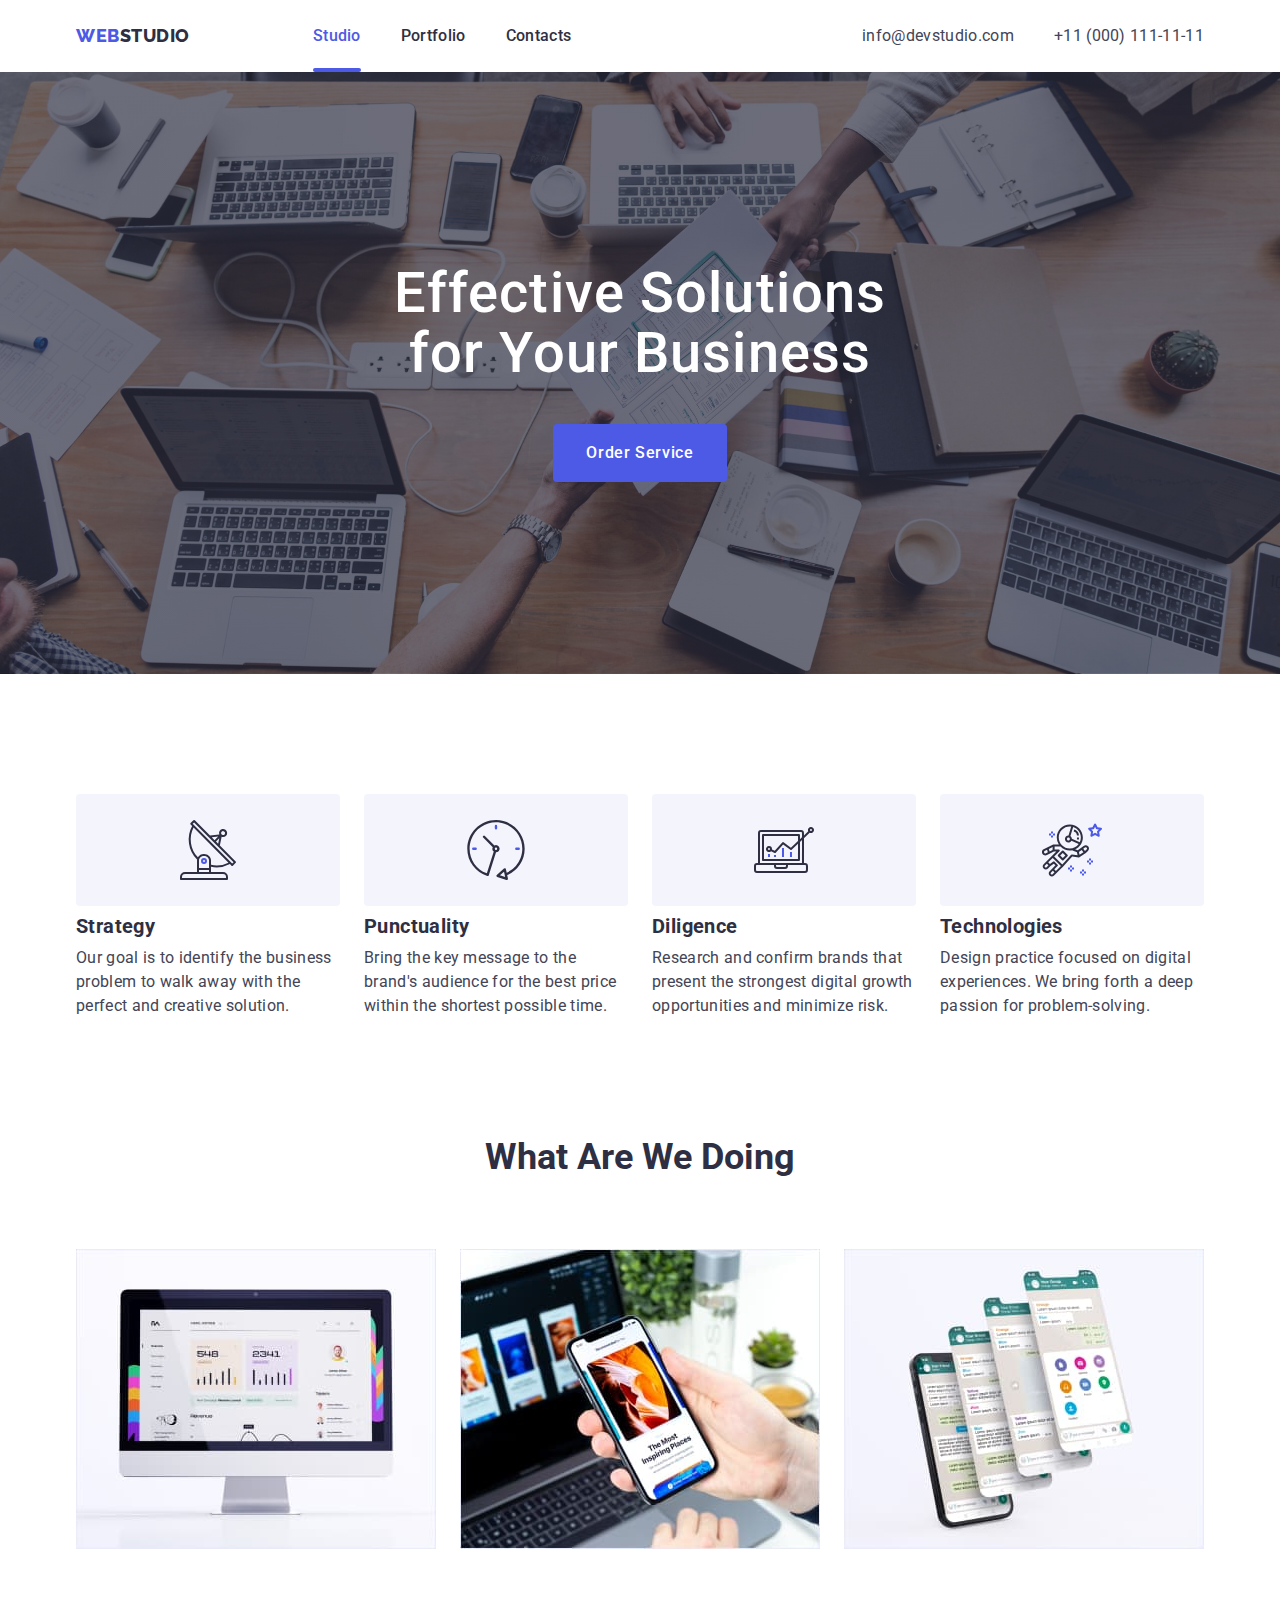
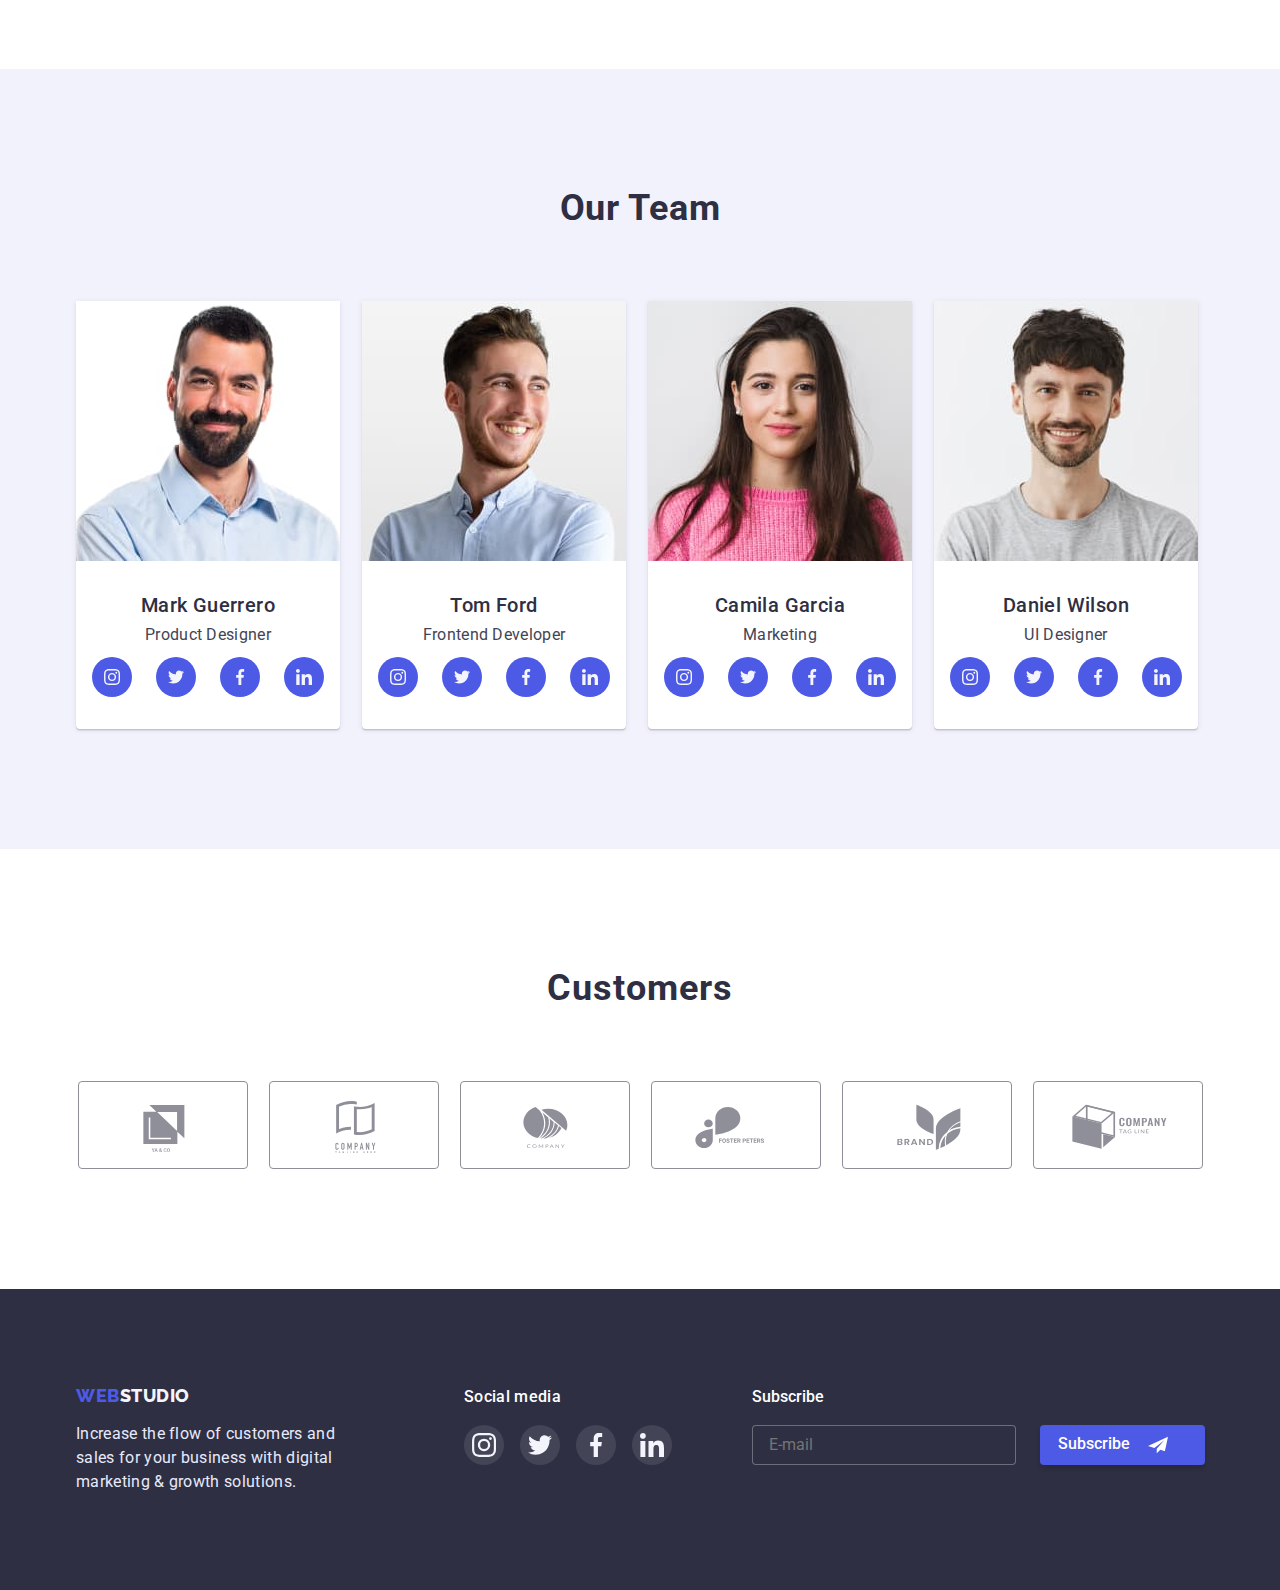
==== commit 051de255: "Updated.html" ====
--- a/index.html
+++ b/index.html
@@ -156,7 +156,7 @@
       <!-- Section 1 -->
 
       <section class="our-features">
-        <div class="container">
+        <div class="container features-container">
           <h2 class="visually-hidden">Our features</h2>
           <ul class="features-list icon-list">
             <li class="list-iteam icon-iteam">
@@ -222,7 +222,7 @@
       <!-- Section 2 -->
 
       <section class="img-section">
-        <div class="container">
+        <div class="container img-div">
           <h2 class="img-title">What Are We Doing</h2>
           <ul class="img-list">
             <li>
--- a/css/styles.css
+++ b/css/styles.css
@@ -64,7 +64,7 @@
 
 @media screen and (min-width: 1200px) {
   .container {
-    width: 1158px;
+    width: 1200px;
     margin-left: 0 auto;
     margin-right: 0 auto;
   }
@@ -217,10 +217,10 @@
   .mobile-menu-container {
     display: flex;
     flex-direction: column;
+    padding-top: 80px;
   }
 
   .mobile-header-list {
-    padding-top: 80px;
     margin: 0;
   }
 
@@ -249,7 +249,6 @@
   }
 
   .mobile-header-list {
-    padding-top: 80px;
     margin: 0;
   }
 
@@ -355,6 +354,13 @@
     font-size: 7vw;
   }
 }
+
+@media screen and (min-width: 320px) and (max-width: 428px) {
+   .contact-icon-list > .contact-icon-item.contact-icon-item {
+    margin-right: 30px;
+  }
+}
+
 
 /* TABLET */
 
@@ -637,6 +643,7 @@
   color: var(--text-color);
 }
 
+
 @media screen and (max-width: 1199px) {
   .icon-list.icon-main {
     display: none;
@@ -647,9 +654,14 @@
 }
 
 @media screen and (max-width: 767px) {
+  .features-container {
+   max-width: 428px;
+   margin: 0 auto;
+  }
   .features-list {
     flex-direction: column;
     align-items: center;
+    width: 396px;
   }
   .features-list > .list-iteam + .list-iteam {
     margin-top: 72px;
@@ -665,7 +677,7 @@
     justify-content: center;
   }
   .list-iteam {
-    width: calc((100% - 72px) / 2);
+    width: calc((100% - 24px) / 2);
   }
   .features-list > .list-iteam:nth-child(-n + 2) {
     margin-bottom: 72px;
@@ -931,7 +943,8 @@
   display: flex;
   flex-wrap: wrap;
   justify-content: center;
-  gap: 72px;
+  column-gap: 24px;
+  row-gap: 72px;
 }
 
 .section-customer-icon {
@@ -975,11 +988,14 @@
 }
 
 @media screen and (max-width: 767px) {
+  .section-customer-icon{
+  flex-basis: calc((100% - 16px) / 4);
+}
+}
+
+@media screen and (max-width: 767px) {
   .customer-link {
     width: 190px;
-  }
-  .section-customer-icon {
-    flex-basis: calc((100% - 16px) / 2);
   }
 }
 
@@ -991,8 +1007,8 @@
     gap: 24px;
   }
 
-  .section-customer-list .list-customers:nth-child(-n + 3) {
-    padding-bottom: 40px;
+  .section-customer-list  {
+    row-gap: 40px;
   }
 }
 
@@ -1199,7 +1215,7 @@
     margin-left: 120px;
   }
   .div-footer-subscribe {
-    margin-left: 96px;
+    margin-left: 80px;
   }
   .footer-subscribe-form {
     display: flex;
